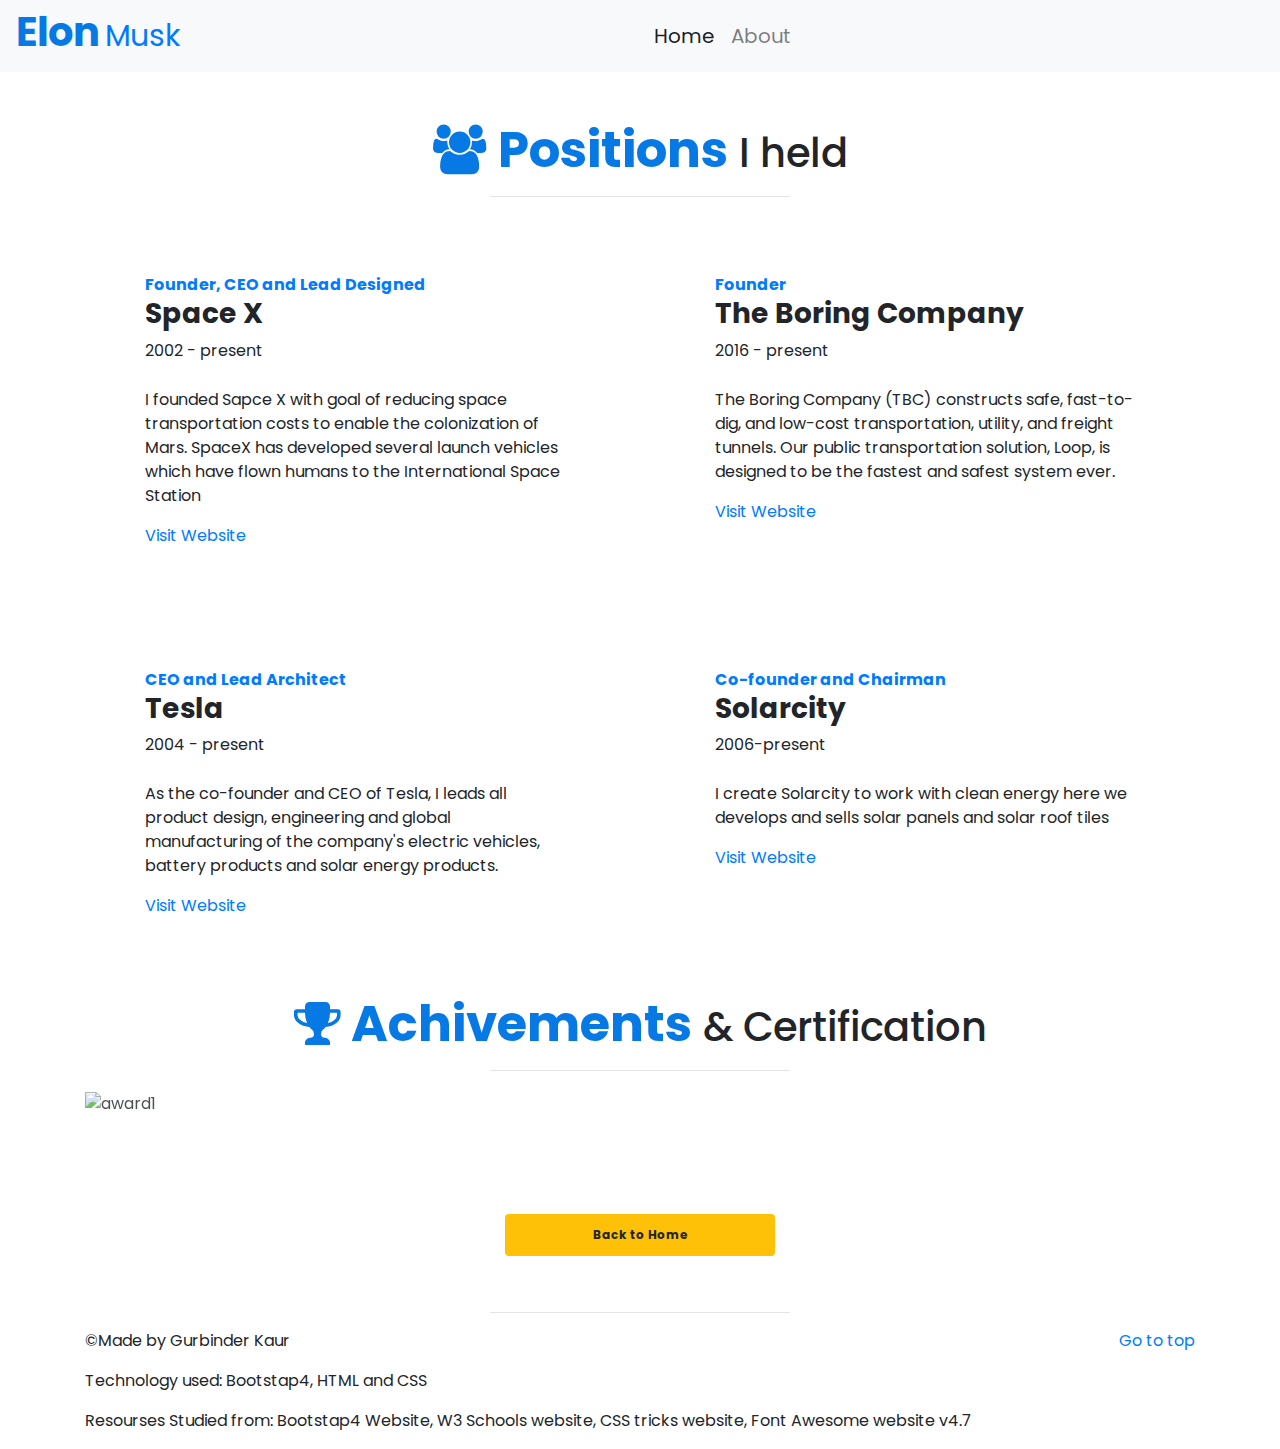
==== about.html @ 390211bd "Add files via upload" ====
<!DOCTYPE html>
<html lang="en">

<head>
  <meta charset="UTF-8" />
  <meta name="viewport" content="width=device-width, initial-scale=1, shrink-to-fit=no" />
  <title>Elon Musk</title>
  <link rel="stylesheet" href="https://maxcdn.bootstrapcdn.com/bootstrap/4.5.2/css/bootstrap.min.css">
  <link href="https://fonts.googleapis.com/css2?family=Poppins:wght@200&display=swap" rel="stylesheet" />
  <link href="https://fonts.googleapis.com/css2?family=Poppins:wght@700&display=swap" rel="stylesheet" />
  <link rel="stylesheet" href="https://cdnjs.cloudflare.com/ajax/libs/font-awesome/4.7.0/css/font-awesome.min.css" />
  <link href="https://fonts.googleapis.com/css2?family=Commissioner:wght@500&display=swap" rel="stylesheet" />

  <link rel="stylesheet" href="style.css" />
</head>

<body>

   <!-- Navbar -->

  <nav class="navbar navbar-expand-lg navbar-light bg-light">
    <h4>
      <a href="index.html"> <span class="firstname">Elon</span> <small class="lastname">Musk</small></a>
    </h4>
    <button class="navbar-toggler" type="button" data-toggle="collapse" data-target="#navbarSupportedContent"
      aria-controls="navbarSupportedContent" aria-expanded="false" aria-label="Toggle navigation">
      <span class="navbar-toggler-icon"></span>
    </button>

    <div class="collapse navbar-collapse" id="navbarSupportedContent">
      <ul class="navbar-nav mx-auto">
        <li class="nav-item active">
          <a class="nav-link" href="index.html">Home <span class="sr-only">(current)</span></a>
        </li>
        <li class="nav-item">
          <a class="nav-link" href="about.html">About</a>
        </li>
      </ul>
    </div>
  </nav>
 <!-- experience section -->

  <div class="container mt-5">
    <h1 class="text-center"> <b class="eduhead"><i class="fa fa-users"></i> Positions </b>I held </h1>
    <hr class=" ">
    <div class="row">
      <div class="col-md-6">
        <div class="card">
          <div class="card-body flex-column">
            <strong class="text-primary">Founder, CEO and Lead Designed</strong>
            <h3>
              <b>Space X</b>
            </h3>
            <div class="date">2002 - present</div>
            <p >I founded Sapce X with goal of reducing space transportation costs to enable the
              colonization of Mars.
              SpaceX has developed several launch vehicles which have flown humans to the International Space Station
            </p>
            <a href="https://www.spacex.com/" target="_blank">Visit Website</a>
          </div>

        </div>
      </div>
      <div class="col-md-6">
        <div class="card flex-md-row">
          <div class="card-body d-flex flex-column align-items-start">
            <strong class="text-primary">Founder</strong>
            <h3>
              <b>The Boring Company</b>
            </h3>
            <div class="date">2016 - present</div>
            <p class="card-text">The Boring Company (TBC) constructs safe, fast-to-dig, and low-cost transportation,
              utility, and freight tunnels. Our public transportation solution, Loop, is designed to be the fastest and
              safest system ever.</p>
            <a href="https://www.boringcompany.com/" target="_blank">Visit Website</a>
          </div>

        </div>
      </div>
      <div class="col-md-6">
        <div class="card">
          <div class="card-body flex-column">
            <strong class="text-primary">CEO and Lead Architect</strong>
            <h3>
              <b> Tesla</b>
            </h3>
            <div class="date">2004 - present</div>
            <p class="card-text ">As the co-founder and CEO of Tesla, I leads all product design, engineering and
              global manufacturing of the company's electric vehicles, battery products and solar energy products.</p>
            <a href="https://www.tesla.com/en_CA" target="_blank">Visit Website</a>
          </div>

        </div>
      </div>
      <div class="col-md-6">
        <div class="card">
          <div class="card-body flex-column">
            <strong class="text-primary">Co-founder and Chairman</strong>
            <h3>
              <b>Solarcity</b>
            </h3>
            <div class="date">2006-present</div>
            <p class="card-text "> I create Solarcity to work with clean energy here we develops and sells solar panels
              and solar roof tiles</p>
            <a href="https://www.tesla.com/solarpanels" target="_blank">Visit Website</a>
          </div>

        </div>
      </div>
    </div>
  </div>

   <!--Section  where i set carousel for showing awards section -->

  <div class="container mt-3 mb-5">
    <h1 class="text-center"> <b class="eduhead"><i class="fa fa-trophy"></i> Achivements </b> & Certification</h1>
    <hr class="mx-auto expdivider">

    <div id="crou" class="carousel slide" data-ride="carousel">
      <ul class="carousel-indicators">
        <li data-target="#crou" data-slide-to="0" class="active"></li>
        <li data-target="#crou" data-slide-to="1"></li>
        <li data-target="#crou" data-slide-to="2"></li>
        <li data-target="#crou" data-slide-to="3"></li>
      </ul>
      <div class="carousel-inner">
        <div class="carousel-item active ">
          <img class="img-fluid" src="photos/elon1.jpg" width="1100" height="500" alt="award1">
          <div class="carousel-caption ">
            <div class="float-left">
              <h3><b>IEEE Honorary Membership </b></h3>
              <p class="float-left mt-4">Given to people who have rendered meritorious service to humanity in the IEEE's
                designated fields of
                interest.</p>
            </div>
          </div>
        </div>
        <div class="carousel-item">
          <img class="img-fluid text-wrap" src="photos/buis.jpg" width="1100" height="500" alt="award2">
          <div class="carousel-caption">
            <h3><b>Businessperson of The Year</b></h3>
            <p>Thank you, Chicago!</p>
          </div>
        </div>
        <div class="carousel-item">
          <img class="img-fluid " src="photos/elon2.jpg" width="1100" height="500" alt="award3">
          <div class="carousel-caption">
            <h3><b>Bachelors of Science in Economics </b></h3>
            <p class="float-left mt-4">One of the higest honors in the aerospace industry</p>
          </div>
        </div>
        <div class="carousel-item">
          <img class="img-fluid" src="photos/elon3.jpg" width="1100" height="500" alt="award4">
          <div class="carousel-caption">
            <h3><b>FAI Gold Space Medal </b></h3>
            <p class="float-left mt-4">Given to people who have rendered meritorious service to humanity in the IEEE's
              designated fields of
              interest.</p>
          </div>
        </div>
      </div>
      <a class="carousel-control-prev" href="#crou" data-slide="prev">
        <span class="carousel-control-prev-icon"></span>
      </a>
      <a class="carousel-control-next" href="#crou" data-slide="next">
        <span class="carousel-control-next-icon"></span>
      </a>
    </div>
  </div>

 <!-- Button to go to home page -->


  <div class="container ">
    <div class="row md-5">
      <div class="col">
      </div>
      <div class="col">
        <div class="card cardbtn">
          <a href="/index.html" class="badge badge-warning aboutbutton">Back to Home</a>


        </div>
      </div>
      <div class="col">

      </div>
    </div>
  </div>





<!-- footer section where I declare resorces I used for  asignment  -->
  <footer class="container">
    <hr class="mx-auto">
    <p class="float-right"><a href="#">Go to top</a></p>
    <p>&copy;Made by Gurbinder Kaur </p>
    <p>Technology used: Bootstap4, HTML and CSS </p>
    <p>Resourses Studied from: Bootstap4 Website, W3 Schools website, CSS tricks website, Font Awesome website v4.7</p>
  </footer>



  <script src="https://ajax.googleapis.com/ajax/libs/jquery/3.5.1/jquery.min.js"></script>
  <script src="https://cdnjs.cloudflare.com/ajax/libs/popper.js/1.16.0/umd/popper.min.js"></script>
  <script src="https://maxcdn.bootstrapcdn.com/bootstrap/4.5.2/js/bootstrap.min.js"></script>
</body>

</html>
---- style.css ----
html,
body {
  margin: 0;
  padding: 0;
  box-sizing: border-box;
  font-family: 'Poppins', sans-serif;
}

.navbar {
  font-size: 20px;
  font-weight: normal !important;
  font-family: 'Poppins', sans-serif;
}

a:hover {
  text-decoration: none;
}

/* this is hover for nav bar menu  */
.navbar-light .navbar-nav .nav-link.active,
.navbar-light .navbar-nav .nav-link:hover {
  font-weight: bolder;
  color: #0779e4;
}

/* logo first name   */
.firstname {
  font-size: 40px;
  font-weight: bolder;
  color: #0779e4;
}

/* logo last name   */
.lastname {
  font-size: 30px;
}

/*  first container of index page  */
.jumbotron .img-fluid {
  display: flex;
  justify-content: center;
  opacity: 0.9;
  width: 30%;
  border-bottom: 1px solid white;
  ;
}
/*  first container background*/
.myimgback {
  color: black;
  background-image: url("photos/back2.jpg");
  background-size: cover;
  background-position: center;
  background-repeat: no-repeat;

}

/*  style for figure caption in jumptron */
.figure-caption {
  padding: 40px;
  font-size: 20px;
  color: white;
}

/* ============social icons style============= */
.socialicons {
  font-size: 38px;
  padding: 20px;
}


.icons {
  display: flex;
  justify-content: center;
}


.fa-facebook {
  color: black;
}

.fa-facebook {
  color: #0779e4;
}

.fa-twitter {
  color: skyblue;
}

.fa-instagram {
  color: #dc2743;
}

.fa-facebook {
  color: #0779e4;
}

/* ==================================== */


.divider {
  margin-top: 100px;
  margin-bottom: 40px;

}

hr {
  max-width: 300px;
}
/* ============Experience section============= */

.date {
  margin-bottom: 25px;
}


/* ================================================ */

/* ============Education section============= */

.eduhead {
  color: #0779e4;
  font-weight: bolder;
  font-size: 50px;
  text-align: center;
}

.eduheadfull {
  margin-top: 100px;
  margin-bottom: 150px;
}

.card-img-top {
  padding: 30px;
}

.card {
  padding: 40px;
}



.edutitle {
  margin-top: 50px;
}

.edutitle>div {
  font-size: 22px;
}



.listhead {
  margin-top: 40px;
  font-weight: bold;
}


.card {
  border: none;
}

.line {
  margin: 50px;
  opacity: 0;
}


.expdivider {
  margin-bottom: 20px;
}



/* ===================================================== */

/* ============Skills section============= */

.skillhead {
  color: #0779e4;
  font-weight: bolder;
  font-size: 50px;
  text-align: center;


}
.badge {
  padding: 15px;
  margin-top: 10px;
}

.skilldivider {

  margin-bottom: 80px;
}

div>span.badge-light {

  background-color: white;
  padding: 20px;
  border: 1px solid black;
  border-radius: 0;
}

/* ============================================= */


/* ================Awards Section============================= */
.carousel-caption h3 {
  font-size: 40px;

}

.carousel-item {
  opacity: 0.8;
}
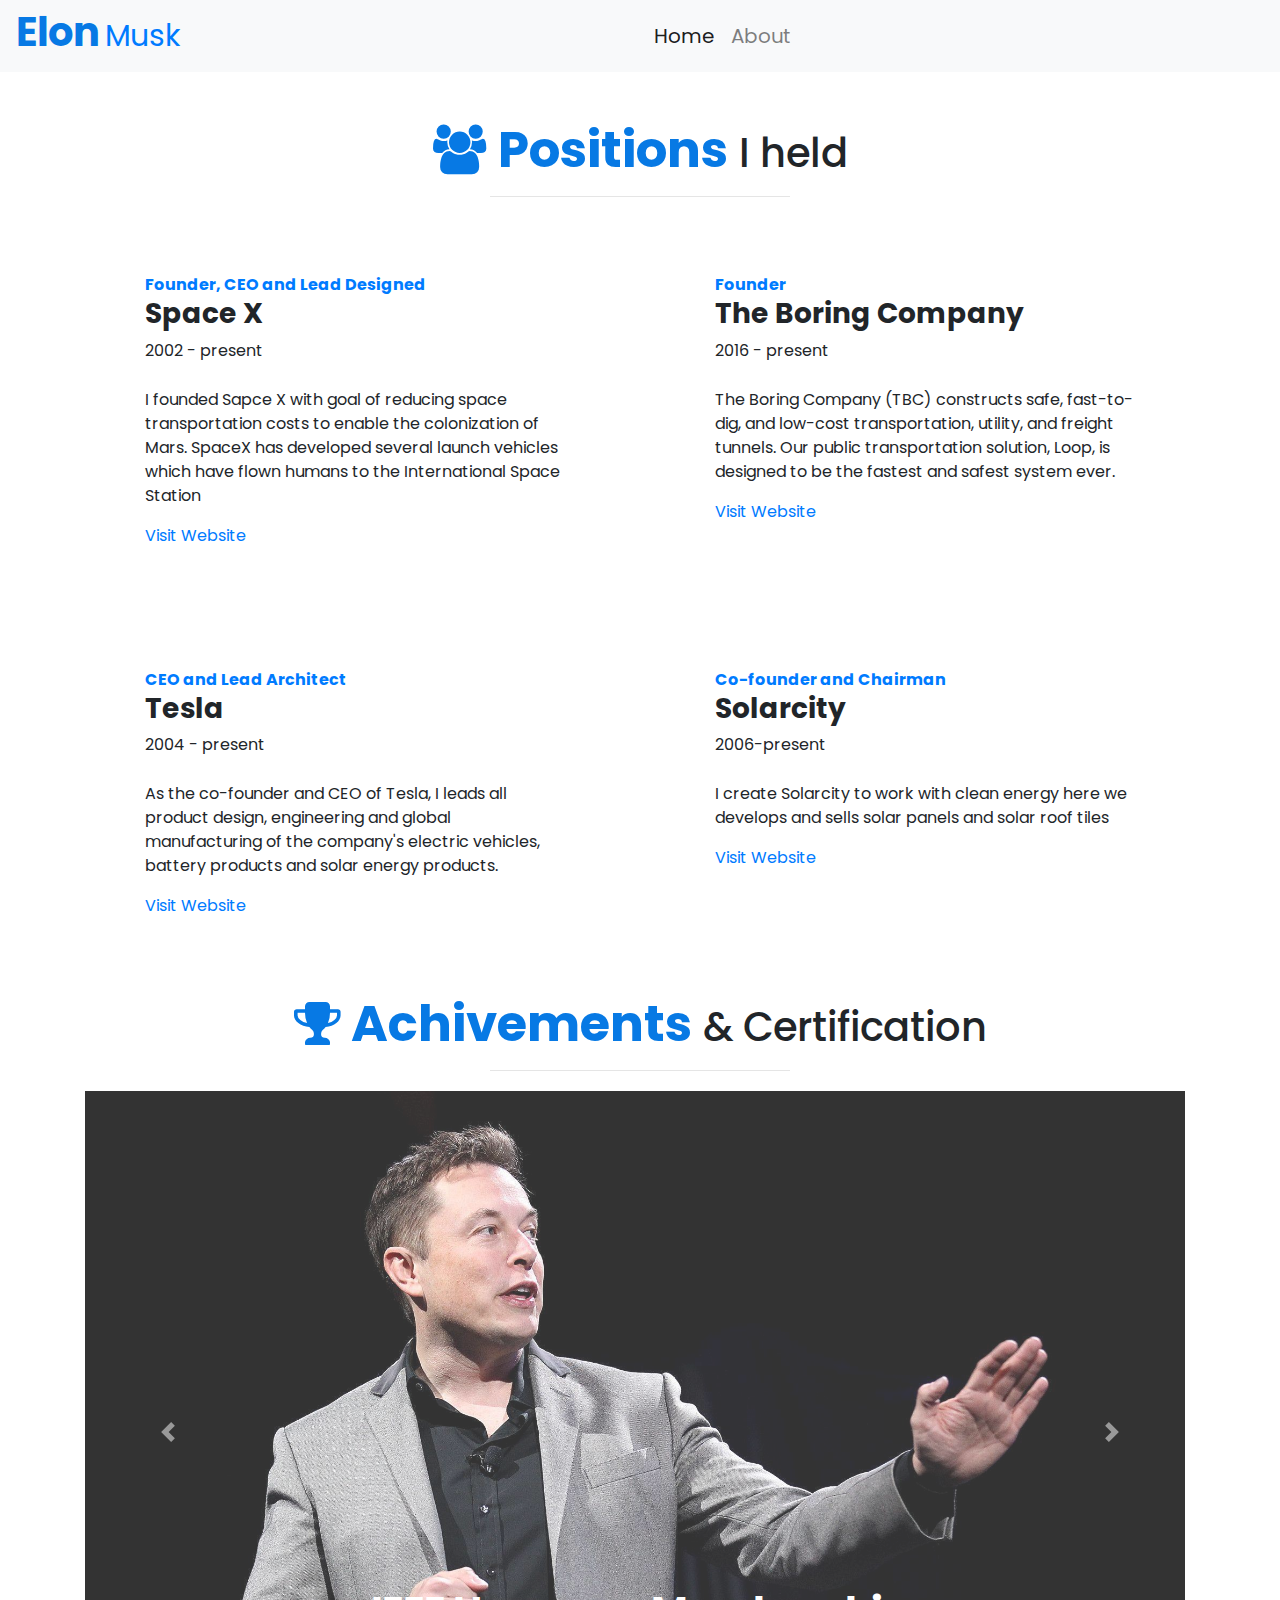
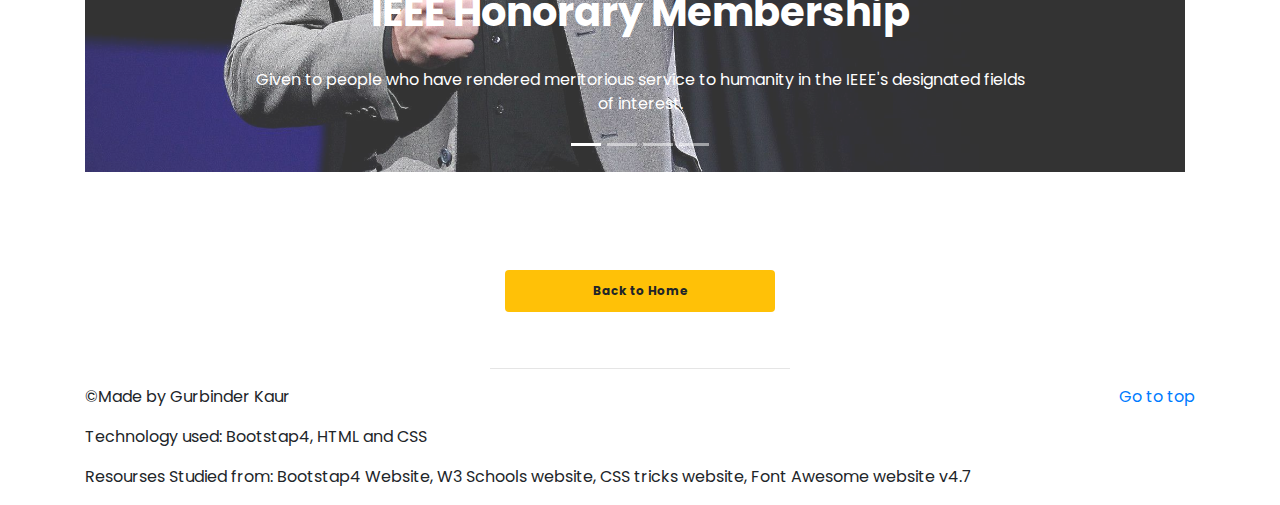
==== commit 67fd930d: "Update about.html" ====
--- a/about.html
+++ b/about.html
@@ -177,7 +177,7 @@
       </div>
       <div class="col">
         <div class="card cardbtn">
-          <a href="/index.html" class="badge badge-warning aboutbutton">Back to Home</a>
+          <a href="index.html" class="badge badge-warning aboutbutton">Back to Home</a>
 
 
         </div>
